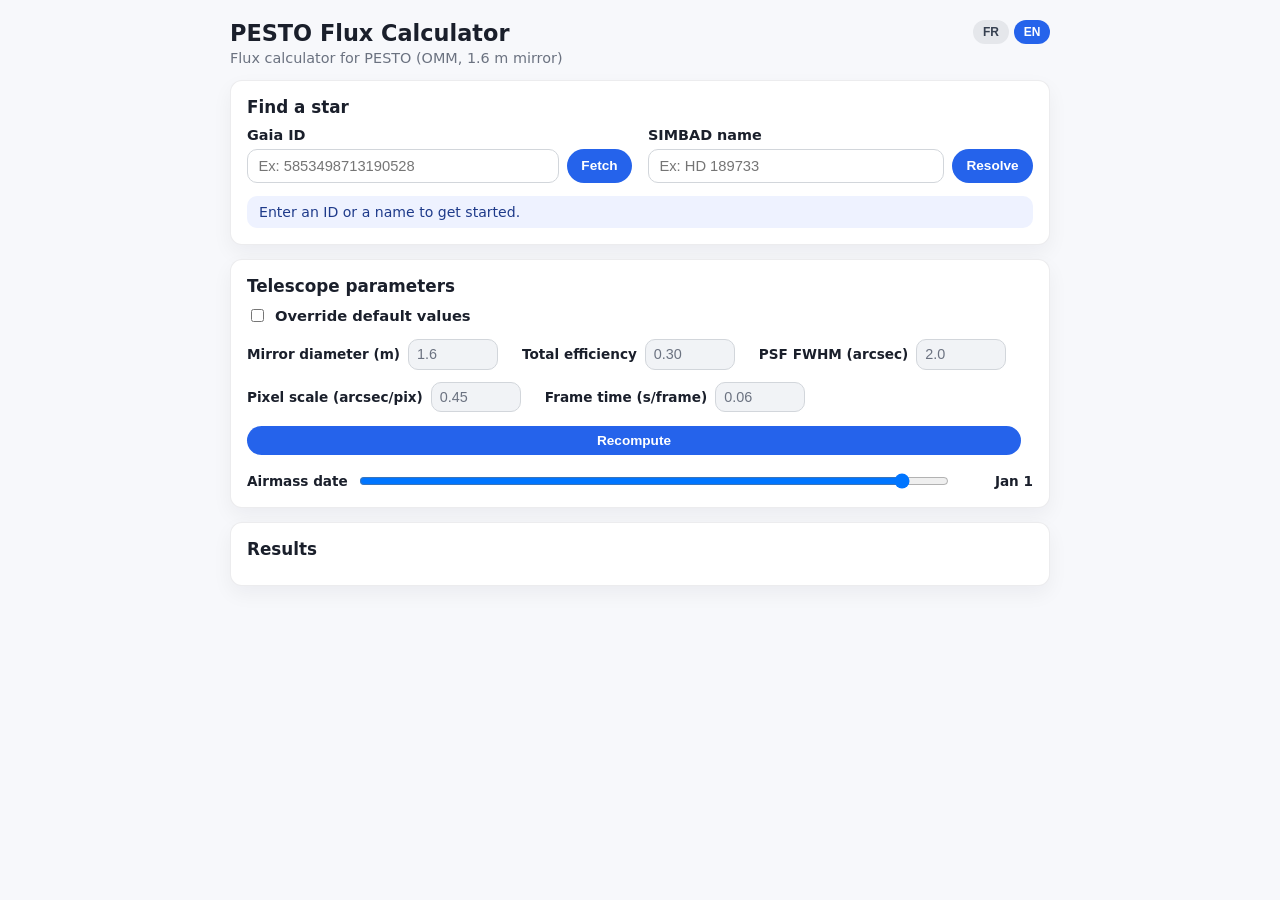
==== templates/index.html @ e90349ee "PESTO Flux Calculator: bilingual, client-side, GitHub Pages ready Fetches Gaia BP/RP photometry for " ====
<!DOCTYPE html>
<html lang="fr">
<head>
  <meta charset="UTF-8" />
  <meta name="viewport" content="width=device-width, initial-scale=1.0" />
  <title>PESTO Flux Calculator</title>
  <link rel="stylesheet" href="/static/style.css" />
</head>
<body>
  <main>
    <div class="lang-switch">
      <button id="btnFr" class="lang-btn" type="button">FR</button>
      <button id="btnEn" class="lang-btn" type="button">EN</button>
    </div>
    <h1>PESTO Flux Calculator</h1>
    <p id="tagline" class="tagline" data-i18n="tagline"></p>

    <section class="card">
      <h2 data-i18n="searchTitle"></h2>
      <div class="query-grid">
        <div class="query-col">
          <label for="gaiaId" data-i18n="gaiaIdLabel"></label>
          <div class="query-row">
            <input id="gaiaId" type="text" placeholder="Ex: 5853498713190528" />
            <button id="fetchGaia" class="btn-sm" data-i18n="fetchBtn"></button>
          </div>
        </div>
        <div class="query-col">
          <label for="simbadName" data-i18n="simbadNameLabel"></label>
          <div class="query-row">
            <input id="simbadName" type="text" placeholder="Ex: HD 189733" />
            <button id="resolveName" class="btn-sm" data-i18n="resolveBtn"></button>
          </div>
        </div>
      </div>
      <div id="status" class="status"></div>
    </section>

    <section class="card">
      <h2 data-i18n="telescopeTitle"></h2>
      <label class="override-row">
        <input id="overrideParams" type="checkbox" />
        <span data-i18n="overrideLabel"></span>
      </label>
      <div class="param-grid">
        <div class="param-col">
          <label for="mirrorSize" data-i18n="mirrorLabel"></label>
          <input id="mirrorSize" type="number" min="0.1" step="0.1" value="1.6" disabled />
        </div>
        <div class="param-col">
          <label for="efficiency" data-i18n="efficiencyLabel"></label>
          <input id="efficiency" type="number" min="0" max="1" step="0.01" value="0.30" disabled />
        </div>
        <div class="param-col">
          <label for="fwhm" data-i18n="fwhmLabel"></label>
          <input id="fwhm" type="number" min="0.1" step="0.1" value="2.0" disabled />
        </div>
        <div class="param-col">
          <label for="pixscale" data-i18n="pixscaleLabel"></label>
          <input id="pixscale" type="number" min="0.01" step="0.01" value="0.45" disabled />
        </div>
        <div class="param-col">
          <label for="frameTime" data-i18n="frameTimeLabel"></label>
          <input id="frameTime" type="number" min="0.001" step="0.01" value="0.06" disabled />
        </div>
      </div>
      <div class="row">
        <button id="computeFlux" class="btn-sm" data-i18n="recomputeBtn"></button>
      </div>
      <div class="date-row">
        <label for="airmassDate" data-i18n="airmassDateLabel"></label>
        <input id="airmassDate" type="range" min="1" max="365" value="1" />
        <span id="airmassDateLabel" class="date-label"></span>
      </div>
    </section>

    <section class="card" id="resultsCard">
      <h2 data-i18n="resultsTitle"></h2>
      <div id="starInfo" class="star-panel"></div>
      <table id="fluxTable" class="results-table hidden">
        <thead>
          <tr>
            <th data-i18n="thBand"></th>
            <th data-i18n="thMag"></th>
            <th data-i18n="thFlux"></th>
            <th data-i18n="thPeak"></th>
            <th data-i18n="thElectrons"></th>
          </tr>
        </thead>
        <tbody></tbody>
      </table>
    </section>

    <section class="card hidden" id="airmassCard">
      <h2 data-i18n="airmassTitle"></h2>
      <div id="airmassCaption" class="info"></div>
      <canvas id="airmassChart" width="760" height="260"></canvas>
      <div class="airmass-legend">
        <span><i class="swatch swatch-line"></i><span data-i18n="legendTarget"></span></span>
        <span><i class="swatch swatch-twilight"></i><span data-i18n="legendTwilight"></span></span>
        <span><i class="swatch swatch-night"></i><span data-i18n="legendNight"></span></span>
        <span><i class="swatch swatch-now"></i><span data-i18n="legendNow"></span></span>
      </div>
    </section>
  </main>
  <script src="/static/main.js"></script>
</body>
</html>
---- static/style.css ----
body {
  font-family: Inter, system-ui, -apple-system, BlinkMacSystemFont, 'Segoe UI', sans-serif;
  margin: 0;
  background: #f7f8fb;
  color: #1a1f2b;
}

main {
  max-width: 820px;
  margin: 1.25rem auto;
  padding: 0 1rem;
  position: relative;
}

.lang-switch {
  position: absolute;
  top: 0;
  right: 1rem;
  display: flex;
  gap: 0.35rem;
}

.lang-btn {
  padding: 0.3rem 0.6rem;
  font-size: 0.75rem;
  border-radius: 999px;
  background: #e5e7eb;
  color: #374151;
}

.lang-btn:hover {
  background: #d1d5db;
}

.lang-btn.active {
  background: #2563eb;
  color: white;
}

h1 {
  font-size: 1.4rem;
  margin: 0 0 0.25rem;
}

.tagline {
  font-size: 0.9rem;
  color: #6b7280;
  margin: 0 0 0.85rem;
}

h2 {
  font-size: 1.05rem;
  margin: 0 0 0.65rem;
}

.card {
  background: #ffffff;
  border: 1px solid rgba(15, 23, 42, 0.08);
  border-radius: 12px;
  padding: 1rem;
  margin-bottom: 0.85rem;
  box-shadow: 0 8px 20px rgba(15, 23, 42, 0.05);
}

.row {
  display: grid;
  grid-template-columns: 1fr auto;
  gap: 0.75rem;
  align-items: center;
  margin-bottom: 1rem;
}

.row label {
  font-weight: 600;
}

.row input {
  width: 100%;
  padding: 0.75rem 0.85rem;
  border: 1px solid #d2d6db;
  border-radius: 12px;
  font-size: 0.98rem;
}

button {
  border: none;
  background: #2563eb;
  color: white;
  padding: 0.85rem 1rem;
  border-radius: 999px;
  font-weight: 700;
  cursor: pointer;
}

button:hover {
  background: #1d4ed8;
}

.btn-sm {
  padding: 0.45rem 0.9rem;
  font-size: 0.85rem;
}

.query-grid {
  display: grid;
  grid-template-columns: 1fr 1fr;
  gap: 1rem;
  margin-bottom: 0.85rem;
}

.query-col label {
  display: block;
  font-weight: 600;
  font-size: 0.9rem;
  margin-bottom: 0.35rem;
}

.query-row {
  display: flex;
  gap: 0.5rem;
}

.query-row input {
  flex: 1;
  min-width: 0;
  padding: 0.5rem 0.65rem;
  border: 1px solid #d2d6db;
  border-radius: 10px;
  font-size: 0.92rem;
}

.override-row {
  display: flex;
  align-items: center;
  gap: 0.5rem;
  font-weight: 600;
  font-size: 0.92rem;
  margin-bottom: 0.85rem;
  cursor: pointer;
}

.override-row input[type="checkbox"] {
  width: auto;
}

.param-grid {
  display: flex;
  flex-wrap: wrap;
  gap: 0.75rem 1.5rem;
  margin-bottom: 0.85rem;
}

.param-col {
  display: flex;
  align-items: center;
  gap: 0.5rem;
}

.param-col label {
  font-weight: 600;
  font-size: 0.85rem;
  white-space: nowrap;
}

.param-col input {
  width: 4.5rem;
  flex: none;
  padding: 0.4rem 0.5rem;
  border: 1px solid #d2d6db;
  border-radius: 10px;
  font-size: 0.9rem;
}

.param-col input:disabled {
  background: #f1f3f6;
  color: #6b7280;
}

.date-row {
  display: flex;
  align-items: center;
  gap: 0.6rem;
  margin-top: 0.6rem;
}

.date-row label {
  font-weight: 600;
  font-size: 0.85rem;
  white-space: nowrap;
}

.date-row input[type="range"] {
  flex: 1;
  min-width: 0;
}

.date-label {
  font-size: 0.85rem;
  font-weight: 700;
  min-width: 4.5rem;
  text-align: right;
}

.status {
  font-size: 0.88rem;
  padding: 0.5rem 0.75rem;
  border-radius: 10px;
  background: #eef2ff;
  color: #1e3a8a;
}

.status.error {
  background: #fee2e2;
  color: #991b1b;
}

.results-table {
  width: 100%;
  border-collapse: collapse;
}

.results-table th,
.results-table td {
  text-align: left;
  padding: 0.4rem 0.55rem;
  font-size: 0.9rem;
  border-bottom: 1px solid #e5e7eb;
}

.results-table th {
  background: #f8fafc;
  font-weight: 700;
}

.hidden {
  display: none;
}

.info {
  margin-bottom: 0.65rem;
  font-size: 0.9rem;
}

.star-panel {
  display: grid;
  grid-template-columns: repeat(auto-fit, minmax(120px, 1fr));
  gap: 0.6rem 1rem;
  margin-bottom: 0.85rem;
  padding: 0.75rem 0.85rem;
  background: #f8fafc;
  border-radius: 10px;
}

.star-panel:empty {
  display: none;
}

.stat-item {
  min-width: 0;
}

.stat-item .stat-label {
  display: block;
  font-size: 0.72rem;
  font-weight: 600;
  color: #6b7280;
  text-transform: uppercase;
  letter-spacing: 0.03em;
  margin-bottom: 0.15rem;
}

.stat-item .stat-value {
  display: block;
  font-size: 0.95rem;
  font-weight: 700;
  color: #1a1f2b;
  overflow-wrap: break-word;
}

#airmassCard canvas {
  width: 100%;
  height: auto;
  display: block;
}

.airmass-legend {
  display: flex;
  flex-wrap: wrap;
  gap: 0.4rem 1rem;
  margin-top: 0.5rem;
  font-size: 0.8rem;
  color: #52514e;
}

.airmass-legend span {
  display: inline-flex;
  align-items: center;
  gap: 0.35rem;
}

.swatch {
  display: inline-block;
  width: 0.85rem;
  height: 0.85rem;
  border-radius: 3px;
}

.swatch-line {
  background: #2a78d6;
  height: 3px;
  width: 1rem;
  border-radius: 2px;
}

.swatch-twilight {
  background: #d8dbe2;
}

.swatch-night {
  background: #aeb3bd;
}

.swatch-now {
  background: #e34948;
  width: 2px;
  height: 0.9rem;
  border-radius: 1px;
}
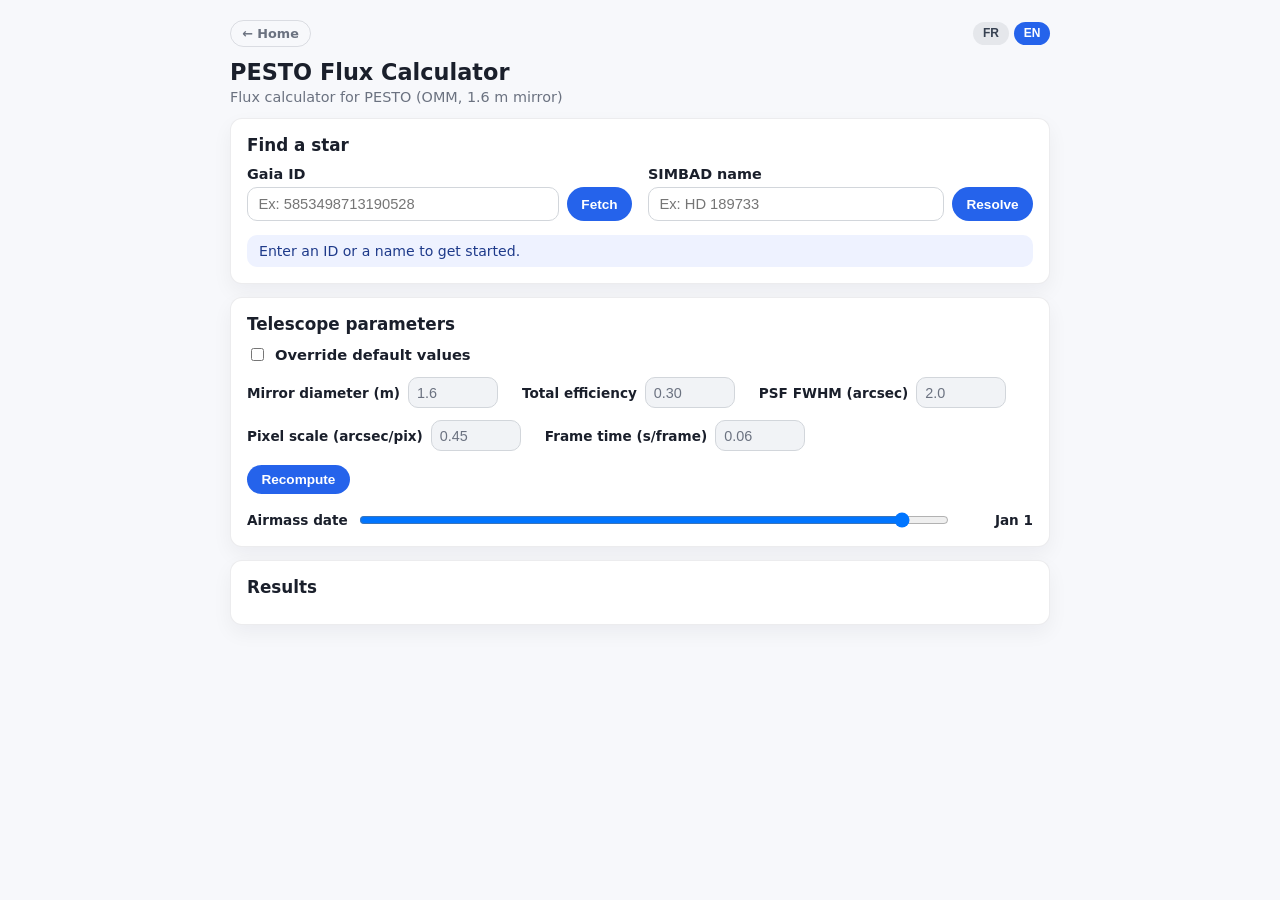
==== commit afba998a: "Add home-link banner, fix Recompute button size, warn if target never rises - Topbar now links back " ====
--- a/templates/index.html
+++ b/templates/index.html
@@ -8,9 +8,13 @@
 </head>
 <body>
   <main>
-    <div class="lang-switch">
-      <button id="btnFr" class="lang-btn" type="button">FR</button>
-      <button id="btnEn" class="lang-btn" type="button">EN</button>
+    <div class="topbar">
+      <a href="https://eartigau.github.io/index_en.html" class="home-link home-link-en">← Home</a>
+      <a href="https://eartigau.github.io/index_fr.html" class="home-link home-link-fr">← Accueil</a>
+      <div class="lang-switch">
+        <button id="btnFr" class="lang-btn" type="button">FR</button>
+        <button id="btnEn" class="lang-btn" type="button">EN</button>
+      </div>
     </div>
     <h1>PESTO Flux Calculator</h1>
     <p id="tagline" class="tagline" data-i18n="tagline"></p>
@@ -94,6 +98,7 @@
     <section class="card hidden" id="airmassCard">
       <h2 data-i18n="airmassTitle"></h2>
       <div id="airmassCaption" class="info"></div>
+      <div id="airmassWarning" class="airmass-warning hidden"></div>
       <canvas id="airmassChart" width="760" height="260"></canvas>
       <div class="airmass-legend">
         <span><i class="swatch swatch-line"></i><span data-i18n="legendTarget"></span></span>
--- a/static/style.css
+++ b/static/style.css
@@ -9,13 +9,39 @@
   max-width: 820px;
   margin: 1.25rem auto;
   padding: 0 1rem;
-  position: relative;
+}
+
+.topbar {
+  display: flex;
+  align-items: center;
+  justify-content: space-between;
+  gap: 0.75rem;
+  margin-bottom: 0.75rem;
+}
+
+.home-link {
+  font-size: 0.8rem;
+  font-weight: 700;
+  color: #6b7280;
+  text-decoration: none;
+  padding: 0.3rem 0.7rem;
+  border-radius: 999px;
+  border: 1px solid rgba(15, 23, 42, 0.12);
+}
+
+.home-link:hover {
+  color: #2563eb;
+}
+
+html[lang="en"] .home-link-fr {
+  display: none;
+}
+
+html[lang="fr"] .home-link-en {
+  display: none;
 }
 
 .lang-switch {
-  position: absolute;
-  top: 0;
-  right: 1rem;
   display: flex;
   gap: 0.35rem;
 }
@@ -68,6 +94,10 @@
   gap: 0.75rem;
   align-items: center;
   margin-bottom: 1rem;
+}
+
+.row button {
+  justify-self: start;
 }
 
 .row label {
@@ -241,6 +271,13 @@
   font-size: 0.9rem;
 }
 
+.airmass-warning {
+  margin: -0.2rem 0 0.65rem;
+  font-size: 0.9rem;
+  font-weight: 700;
+  color: #b91c1c;
+}
+
 .star-panel {
   display: grid;
   grid-template-columns: repeat(auto-fit, minmax(120px, 1fr));
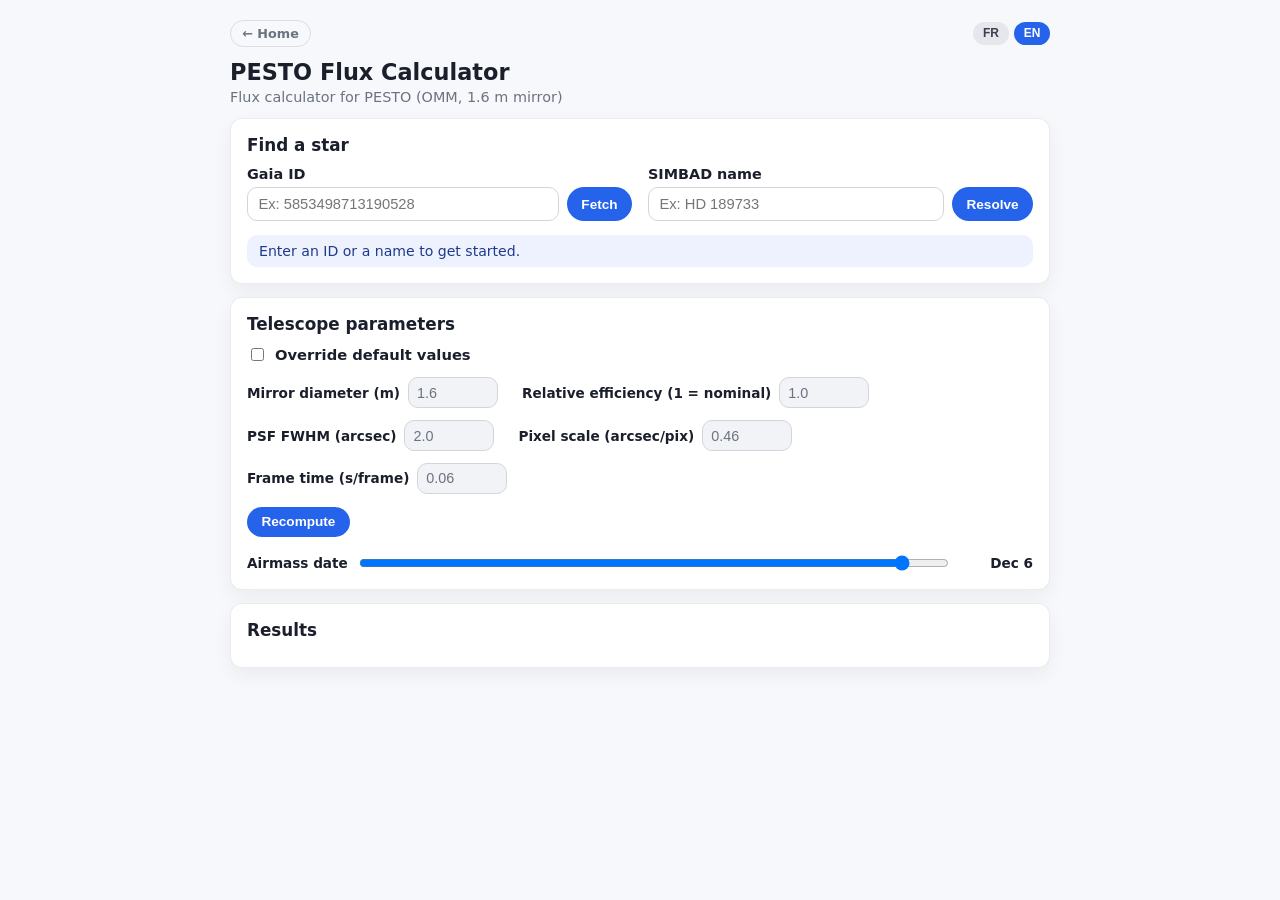
==== commit 0d075fd1: "Use PESTO's real calibrated throughput and add atmospheric extinction Replaced the generic SDSS-filt" ====
--- a/templates/index.html
+++ b/templates/index.html
@@ -53,7 +53,7 @@
         </div>
         <div class="param-col">
           <label for="efficiency" data-i18n="efficiencyLabel"></label>
-          <input id="efficiency" type="number" min="0" max="1" step="0.01" value="0.30" disabled />
+          <input id="efficiency" type="number" min="0" max="2" step="0.01" value="1.0" disabled />
         </div>
         <div class="param-col">
           <label for="fwhm" data-i18n="fwhmLabel"></label>
@@ -61,7 +61,7 @@
         </div>
         <div class="param-col">
           <label for="pixscale" data-i18n="pixscaleLabel"></label>
-          <input id="pixscale" type="number" min="0.01" step="0.01" value="0.45" disabled />
+          <input id="pixscale" type="number" min="0.01" step="0.01" value="0.46" disabled />
         </div>
         <div class="param-col">
           <label for="frameTime" data-i18n="frameTimeLabel"></label>
@@ -81,6 +81,7 @@
     <section class="card" id="resultsCard">
       <h2 data-i18n="resultsTitle"></h2>
       <div id="starInfo" class="star-panel"></div>
+      <div id="fluxAirmassNote" class="info"></div>
       <table id="fluxTable" class="results-table hidden">
         <thead>
           <tr>
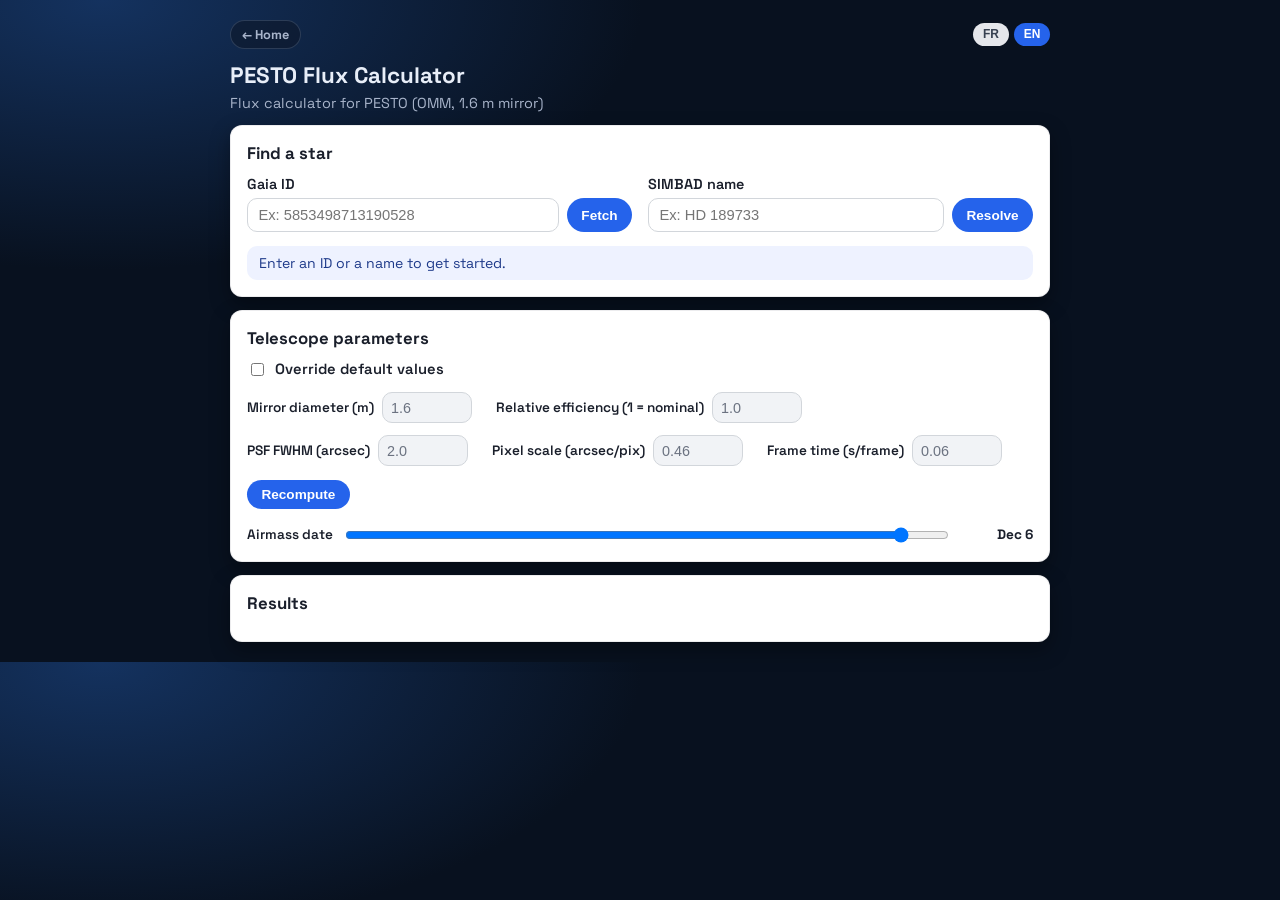
==== commit ff01c26c: "Apply shared dark page background matching eartigau's other tools Space Grotesk/IBM Plex Mono fonts," ====
--- a/templates/index.html
+++ b/templates/index.html
@@ -4,6 +4,9 @@
   <meta charset="UTF-8" />
   <meta name="viewport" content="width=device-width, initial-scale=1.0" />
   <title>PESTO Flux Calculator</title>
+  <link rel="preconnect" href="https://fonts.googleapis.com">
+  <link rel="preconnect" href="https://fonts.gstatic.com" crossorigin>
+  <link href="https://fonts.googleapis.com/css2?family=Space+Grotesk:wght@400;500;700&family=IBM+Plex+Mono:wght@400;500&display=swap" rel="stylesheet">
   <link rel="stylesheet" href="/static/style.css" />
 </head>
 <body>
--- a/static/style.css
+++ b/static/style.css
@@ -1,8 +1,10 @@
 body {
-  font-family: Inter, system-ui, -apple-system, BlinkMacSystemFont, 'Segoe UI', sans-serif;
+  font-family: "Space Grotesk", Inter, system-ui, -apple-system, BlinkMacSystemFont, 'Segoe UI', sans-serif;
   margin: 0;
-  background: #f7f8fb;
-  color: #1a1f2b;
+  background:
+    radial-gradient(1200px 600px at 8% 0%, #14325f 0%, #08111f 45%),
+    linear-gradient(160deg, #0a1424 0%, #111f36 100%);
+  color: #e8eef8;
 }
 
 main {
@@ -22,15 +24,16 @@
 .home-link {
   font-size: 0.8rem;
   font-weight: 700;
-  color: #6b7280;
+  color: #a8b4ca;
   text-decoration: none;
   padding: 0.3rem 0.7rem;
   border-radius: 999px;
-  border: 1px solid rgba(15, 23, 42, 0.12);
+  border: 1px solid rgba(200, 220, 255, 0.16);
+  background: rgba(14, 24, 42, 0.6);
 }
 
 .home-link:hover {
-  color: #2563eb;
+  color: #62c2ff;
 }
 
 html[lang="en"] .home-link-fr {
@@ -70,7 +73,7 @@
 
 .tagline {
   font-size: 0.9rem;
-  color: #6b7280;
+  color: #a8b4ca;
   margin: 0 0 0.85rem;
 }
 
@@ -81,11 +84,12 @@
 
 .card {
   background: #ffffff;
+  color: #1a1f2b;
   border: 1px solid rgba(15, 23, 42, 0.08);
   border-radius: 12px;
   padding: 1rem;
   margin-bottom: 0.85rem;
-  box-shadow: 0 8px 20px rgba(15, 23, 42, 0.05);
+  box-shadow: 0 8px 20px rgba(0, 0, 0, 0.35);
 }
 
 .row {
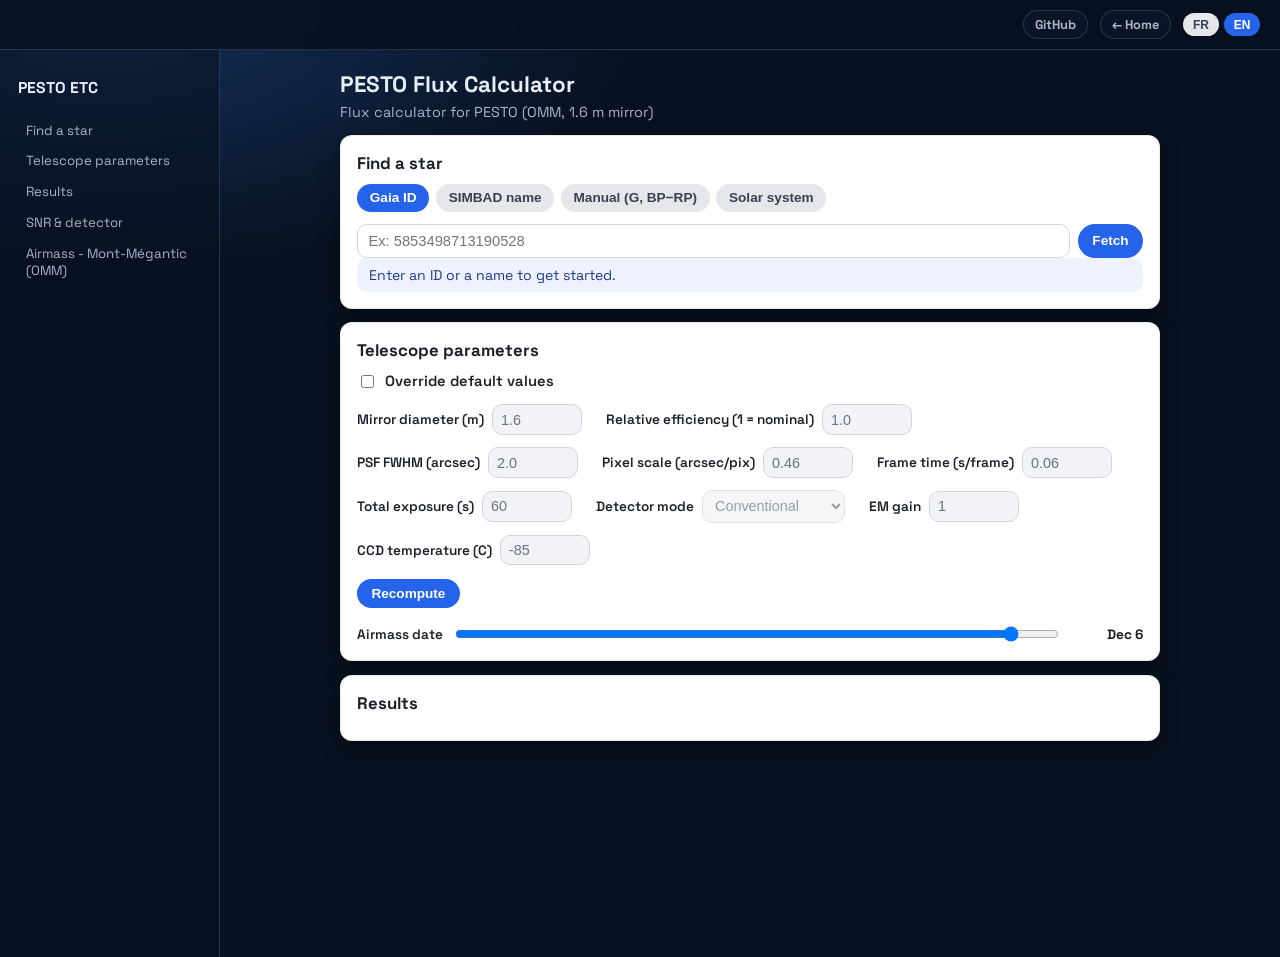
==== commit 4aa24965: "Use PESTO's real calibrated throughput and atmospheric extinction; add fixed topbar + sidebar naviga" ====
--- a/templates/index.html
+++ b/templates/index.html
@@ -10,40 +10,89 @@
   <link rel="stylesheet" href="/static/style.css" />
 </head>
 <body>
+  <div class="topbar">
+    <a href="https://github.com/eartigau/pesto-etc" class="home-link" target="_blank">GitHub</a>
+    <a href="https://eartigau.github.io/index_en.html#outils" class="home-link home-link-en">← Home</a>
+    <a href="https://eartigau.github.io/index_fr.html#outils" class="home-link home-link-fr">← Accueil</a>
+    <div class="lang-switch">
+      <button id="btnFr" class="lang-btn" type="button">FR</button>
+      <button id="btnEn" class="lang-btn" type="button">EN</button>
+    </div>
+  </div>
+  <div class="page-shell">
+    <nav class="sidebar" aria-label="Page navigation">
+      <div class="sidebar-logo">PESTO ETC</div>
+      <a class="nav-link" href="#searchCard" data-i18n="searchTitle"></a>
+      <a class="nav-link" href="#telescopeCard" data-i18n="telescopeTitle"></a>
+      <a class="nav-link" href="#resultsCard" data-i18n="resultsTitle"></a>
+      <a class="nav-link" href="#snrCard" data-i18n="snrTitle"></a>
+      <a class="nav-link" href="#airmassCard" data-i18n="airmassTitle"></a>
+    </nav>
   <main>
-    <div class="topbar">
-      <a href="https://eartigau.github.io/index_en.html" class="home-link home-link-en">← Home</a>
-      <a href="https://eartigau.github.io/index_fr.html" class="home-link home-link-fr">← Accueil</a>
-      <div class="lang-switch">
-        <button id="btnFr" class="lang-btn" type="button">FR</button>
-        <button id="btnEn" class="lang-btn" type="button">EN</button>
-      </div>
-    </div>
     <h1>PESTO Flux Calculator</h1>
     <p id="tagline" class="tagline" data-i18n="tagline"></p>
 
-    <section class="card">
+    <section class="card" id="searchCard">
       <h2 data-i18n="searchTitle"></h2>
-      <div class="query-grid">
-        <div class="query-col">
-          <label for="gaiaId" data-i18n="gaiaIdLabel"></label>
-          <div class="query-row">
-            <input id="gaiaId" type="text" placeholder="Ex: 5853498713190528" />
-            <button id="fetchGaia" class="btn-sm" data-i18n="fetchBtn"></button>
+      <div class="mode-tabs">
+        <button type="button" class="mode-tab active" data-mode="gaia" data-i18n="modeGaia"></button>
+        <button type="button" class="mode-tab" data-mode="simbad" data-i18n="modeSimbad"></button>
+        <button type="button" class="mode-tab" data-mode="manual" data-i18n="modeManual"></button>
+        <button type="button" class="mode-tab" data-mode="solar" data-i18n="modeSolar"></button>
+      </div>
+
+      <div class="mode-panel" data-panel="gaia">
+        <div class="query-row">
+          <input id="gaiaId" type="text" placeholder="Ex: 5853498713190528" />
+          <button id="fetchGaia" class="btn-sm" data-i18n="fetchBtn"></button>
+        </div>
+      </div>
+      <div class="mode-panel hidden" data-panel="simbad">
+        <div class="query-row">
+          <input id="simbadName" type="text" placeholder="Ex: HD 189733" />
+          <button id="resolveName" class="btn-sm" data-i18n="resolveBtn"></button>
+        </div>
+      </div>
+      <div class="mode-panel hidden" data-panel="manual">
+        <div class="param-grid">
+          <div class="param-col">
+            <label for="manualG" data-i18n="manualGLabel"></label>
+            <input id="manualG" type="number" step="0.1" value="15" />
           </div>
-        </div>
-        <div class="query-col">
-          <label for="simbadName" data-i18n="simbadNameLabel"></label>
-          <div class="query-row">
-            <input id="simbadName" type="text" placeholder="Ex: HD 189733" />
-            <button id="resolveName" class="btn-sm" data-i18n="resolveBtn"></button>
+          <div class="param-col">
+            <label for="manualBpRp" data-i18n="manualBpRpLabel"></label>
+            <input id="manualBpRp" type="number" step="0.1" value="0.8" />
           </div>
         </div>
-      </div>
+        <div class="row">
+          <button id="computeManual" class="btn-sm" data-i18n="computeBtn"></button>
+        </div>
+      </div>
+      <div class="mode-panel hidden" data-panel="solar">
+        <div class="param-grid">
+          <div class="param-col">
+            <label for="solarBody" data-i18n="solarBodyLabel"></label>
+            <select id="solarBody">
+              <option value="Moon" data-i18n="bodyMoon"></option>
+              <option value="Mercury" data-i18n="bodyMercury"></option>
+              <option value="Venus" data-i18n="bodyVenus"></option>
+              <option value="Mars" data-i18n="bodyMars"></option>
+              <option value="Jupiter" data-i18n="bodyJupiter"></option>
+              <option value="Saturn" data-i18n="bodySaturn"></option>
+              <option value="Uranus" data-i18n="bodyUranus"></option>
+              <option value="Neptune" data-i18n="bodyNeptune"></option>
+            </select>
+          </div>
+        </div>
+        <div class="row">
+          <button id="computeSolar" class="btn-sm" data-i18n="computeBtn"></button>
+        </div>
+      </div>
+
       <div id="status" class="status"></div>
     </section>
 
-    <section class="card">
+    <section class="card" id="telescopeCard">
       <h2 data-i18n="telescopeTitle"></h2>
       <label class="override-row">
         <input id="overrideParams" type="checkbox" />
@@ -69,6 +118,26 @@
         <div class="param-col">
           <label for="frameTime" data-i18n="frameTimeLabel"></label>
           <input id="frameTime" type="number" min="0.001" step="0.01" value="0.06" disabled />
+        </div>
+        <div class="param-col">
+          <label for="ttot" data-i18n="ttotLabel"></label>
+          <input id="ttot" type="number" min="0.01" step="1" value="60" disabled />
+        </div>
+        <div class="param-col">
+          <label for="detMode" data-i18n="detModeLabel"></label>
+          <select id="detMode" disabled>
+            <option value="Conv" data-i18n="modeConvOpt"></option>
+            <option value="EM" data-i18n="modeEmOpt"></option>
+            <option value="PC" data-i18n="modePcOpt"></option>
+          </select>
+        </div>
+        <div class="param-col">
+          <label for="emGain" data-i18n="emGainLabel"></label>
+          <input id="emGain" type="number" min="1" max="5000" step="1" value="1" disabled />
+        </div>
+        <div class="param-col">
+          <label for="ccdTemp" data-i18n="ccdTempLabel"></label>
+          <input id="ccdTemp" type="number" min="-90" max="-60" step="1" value="-85" disabled />
         </div>
       </div>
       <div class="row">
@@ -97,6 +166,37 @@
         </thead>
         <tbody></tbody>
       </table>
+
+      <div id="solarInfo" class="star-panel hidden"></div>
+      <table id="solarTable" class="results-table hidden">
+        <thead>
+          <tr>
+            <th data-i18n="thBand"></th>
+            <th data-i18n="thMagArcsec2"></th>
+            <th data-i18n="thFluxPerPixel"></th>
+            <th data-i18n="thElectrons"></th>
+          </tr>
+        </thead>
+        <tbody></tbody>
+      </table>
+    </section>
+
+    <section class="card hidden" id="snrCard">
+      <h2 data-i18n="snrTitle"></h2>
+      <div id="snrNote" class="info"></div>
+      <table id="snrTable" class="results-table hidden">
+        <thead>
+          <tr>
+            <th data-i18n="thBand"></th>
+            <th data-i18n="thSnr"></th>
+            <th data-i18n="thPhotErr"></th>
+            <th data-i18n="thAduPeak"></th>
+            <th data-i18n="thAduSky"></th>
+            <th data-i18n="thSatMag"></th>
+          </tr>
+        </thead>
+        <tbody></tbody>
+      </table>
     </section>
 
     <section class="card hidden" id="airmassCard">
@@ -112,6 +212,7 @@
       </div>
     </section>
   </main>
+  </div>
   <script src="/static/main.js"></script>
 </body>
 </html>
--- a/static/style.css
+++ b/static/style.css
@@ -14,11 +14,69 @@
 }
 
 .topbar {
-  display: flex;
-  align-items: center;
-  justify-content: space-between;
+  position: sticky;
+  top: 0;
+  z-index: 20;
+  display: flex;
+  align-items: center;
+  justify-content: flex-end;
   gap: 0.75rem;
-  margin-bottom: 0.75rem;
+  height: 49px;
+  padding: 0 1.25rem;
+  background: rgba(8, 17, 31, 0.92);
+  backdrop-filter: blur(8px);
+  border-bottom: 1px solid rgba(200, 220, 255, 0.16);
+}
+
+.page-shell {
+  display: grid;
+  grid-template-columns: 220px 1fr;
+  min-height: calc(100vh - 49px);
+}
+
+.sidebar {
+  position: sticky;
+  top: 49px;
+  height: calc(100vh - 49px);
+  overflow-y: auto;
+  background: rgba(8, 17, 31, 0.55);
+  border-right: 1px solid rgba(200, 220, 255, 0.16);
+  padding: 1.75rem 1.1rem;
+  display: flex;
+  flex-direction: column;
+  gap: 0.3rem;
+}
+
+.sidebar-logo {
+  font-size: 0.98rem;
+  font-weight: 700;
+  color: #e8eef8;
+  margin-bottom: 0.9rem;
+}
+
+.nav-link {
+  display: block;
+  font-size: 0.83rem;
+  color: #a8b4ca;
+  padding: 0.28rem 0.5rem;
+  border-radius: 6px;
+  text-decoration: none;
+  transition: background 0.15s, color 0.15s;
+}
+
+.nav-link:hover {
+  background: rgba(255, 255, 255, 0.06);
+  color: #e8eef8;
+}
+
+@media (max-width: 760px) {
+  .page-shell {
+    grid-template-columns: 1fr;
+  }
+
+  .sidebar {
+    display: none;
+  }
 }
 
 .home-link {
@@ -62,6 +120,30 @@
 }
 
 .lang-btn.active {
+  background: #2563eb;
+  color: white;
+}
+
+.mode-tabs {
+  display: flex;
+  gap: 0.4rem;
+  flex-wrap: wrap;
+  margin-bottom: 0.75rem;
+}
+
+.mode-tab {
+  padding: 0.4rem 0.8rem;
+  font-size: 0.85rem;
+  border-radius: 999px;
+  background: #e5e7eb;
+  color: #374151;
+}
+
+.mode-tab:hover {
+  background: #d1d5db;
+}
+
+.mode-tab.active {
   background: #2563eb;
   color: white;
 }
@@ -205,7 +287,18 @@
   font-size: 0.9rem;
 }
 
-.param-col input:disabled {
+.param-col select {
+  width: auto;
+  flex: none;
+  padding: 0.4rem 0.5rem;
+  border: 1px solid #d2d6db;
+  border-radius: 10px;
+  font-size: 0.9rem;
+  background: white;
+}
+
+.param-col input:disabled,
+.param-col select:disabled {
   background: #f1f3f6;
   color: #6b7280;
 }
@@ -310,6 +403,16 @@
   margin-bottom: 0.15rem;
 }
 
+.stat-note-item {
+  grid-column: 1 / -1;
+}
+
+.stat-note-item .stat-note {
+  font-weight: 400;
+  font-size: 0.82rem;
+  color: #6b7280;
+}
+
 .stat-item .stat-value {
   display: block;
   font-size: 0.95rem;
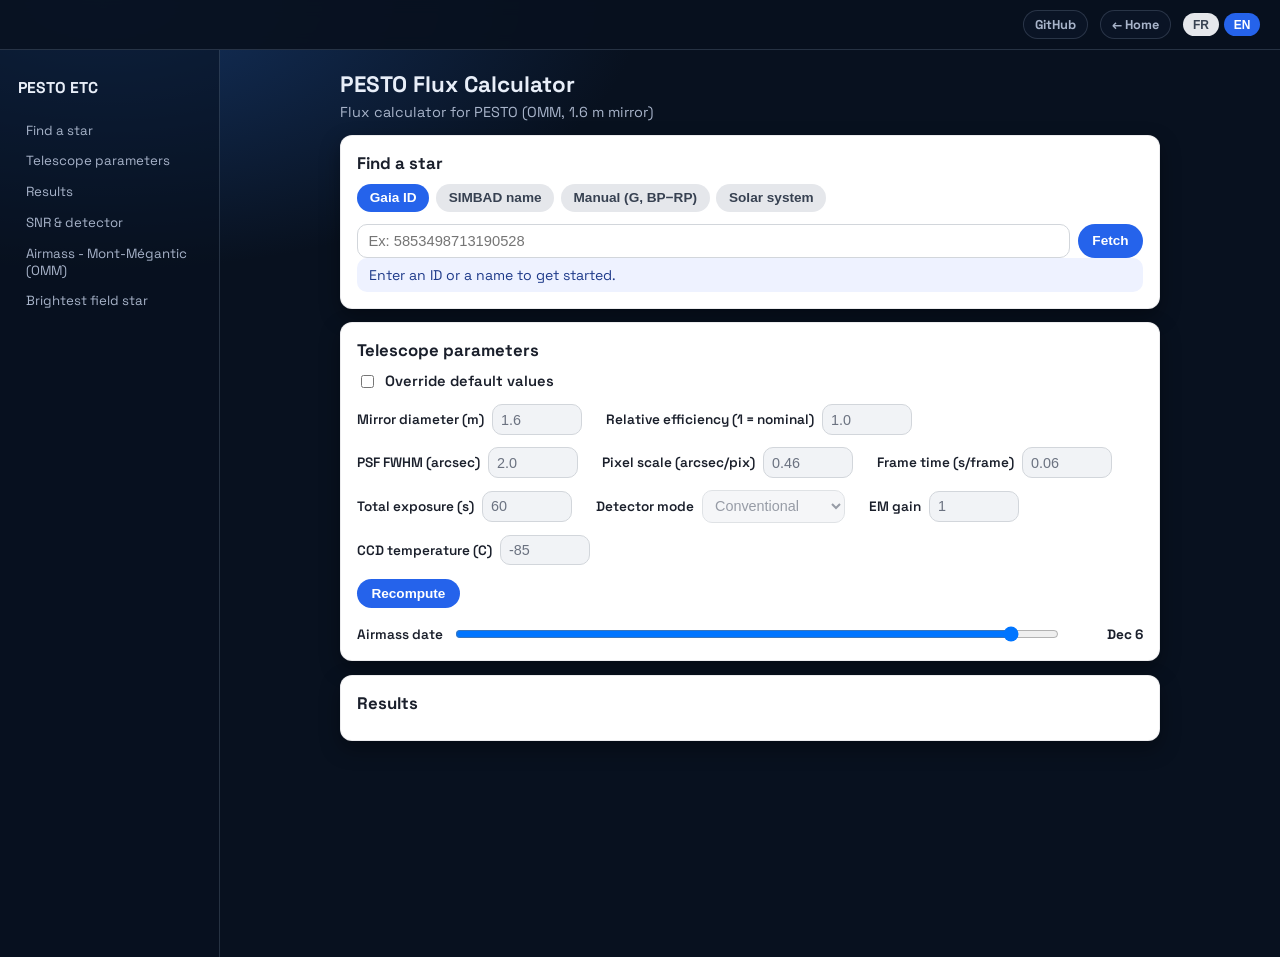
==== commit aaa0ff64: "Add brightest-field-star check and finder chart for photon-counting risk For Gaia-ID/SIMBAD targets," ====
--- a/templates/index.html
+++ b/templates/index.html
@@ -27,6 +27,7 @@
       <a class="nav-link" href="#resultsCard" data-i18n="resultsTitle"></a>
       <a class="nav-link" href="#snrCard" data-i18n="snrTitle"></a>
       <a class="nav-link" href="#airmassCard" data-i18n="airmassTitle"></a>
+      <a class="nav-link" href="#fieldStarCard" data-i18n="fieldStarTitle"></a>
     </nav>
   <main>
     <h1>PESTO Flux Calculator</h1>
@@ -211,6 +212,33 @@
         <span><i class="swatch swatch-now"></i><span data-i18n="legendNow"></span></span>
       </div>
     </section>
+
+    <section class="card hidden" id="fieldStarCard">
+      <h2 data-i18n="fieldStarTitle"></h2>
+      <div id="fieldStarNote" class="info"></div>
+      <div id="fieldStarWarningEl" class="airmass-warning hidden"></div>
+      <table id="fieldStarTable" class="results-table hidden">
+        <thead>
+          <tr>
+            <th data-i18n="thBand"></th>
+            <th data-i18n="thMag"></th>
+            <th data-i18n="thFlux"></th>
+            <th data-i18n="thPeak"></th>
+            <th data-i18n="thElectrons"></th>
+          </tr>
+        </thead>
+        <tbody></tbody>
+      </table>
+      <div id="finderChartWrap" class="finder-chart-wrap hidden">
+        <canvas id="finderChart" width="420" height="420"></canvas>
+        <div class="finder-legend">
+          <span><i class="swatch swatch-finder-target"></i><span data-i18n="finderTarget"></span></span>
+          <span><i class="swatch swatch-finder-bright"></i><span data-i18n="finderBrightest"></span></span>
+          <span><i class="swatch swatch-finder-field"></i><span data-i18n="finderField"></span></span>
+        </div>
+        <div id="finderCredit" class="finder-credit"></div>
+      </div>
+    </section>
   </main>
   </div>
   <script src="/static/main.js"></script>
--- a/static/style.css
+++ b/static/style.css
@@ -172,6 +172,7 @@
   padding: 1rem;
   margin-bottom: 0.85rem;
   box-shadow: 0 8px 20px rgba(0, 0, 0, 0.35);
+  scroll-margin-top: 65px; /* clears the sticky 49px topbar when a sidebar anchor jumps here */
 }
 
 .row {
@@ -356,6 +357,12 @@
 
 .results-table th {
   background: #f8fafc;
+  font-weight: 700;
+}
+
+.results-table tr.row-danger td {
+  background: #fee2e2;
+  color: #991b1b;
   font-weight: 700;
 }
 
@@ -470,3 +477,55 @@
   height: 0.9rem;
   border-radius: 1px;
 }
+
+.finder-chart-wrap {
+  margin-top: 0.75rem;
+}
+
+.finder-chart-wrap canvas {
+  width: 100%;
+  max-width: 420px;
+  height: auto;
+  display: block;
+  border-radius: 10px;
+  background: #000;
+}
+
+.finder-legend {
+  display: flex;
+  flex-wrap: wrap;
+  gap: 0.4rem 1rem;
+  margin-top: 0.5rem;
+  font-size: 0.8rem;
+  color: #52514e;
+}
+
+.finder-legend span {
+  display: inline-flex;
+  align-items: center;
+  gap: 0.35rem;
+}
+
+.swatch-finder-target {
+  background: transparent;
+  border: 2px solid #2a78d6;
+  border-radius: 50%;
+}
+
+.swatch-finder-bright {
+  background: transparent;
+  border: 2px solid #e34948;
+  border-radius: 50%;
+}
+
+.swatch-finder-field {
+  background: transparent;
+  border: 2px solid #fbbf24;
+  border-radius: 50%;
+}
+
+.finder-credit {
+  margin-top: 0.35rem;
+  font-size: 0.72rem;
+  color: #9ca3af;
+}
